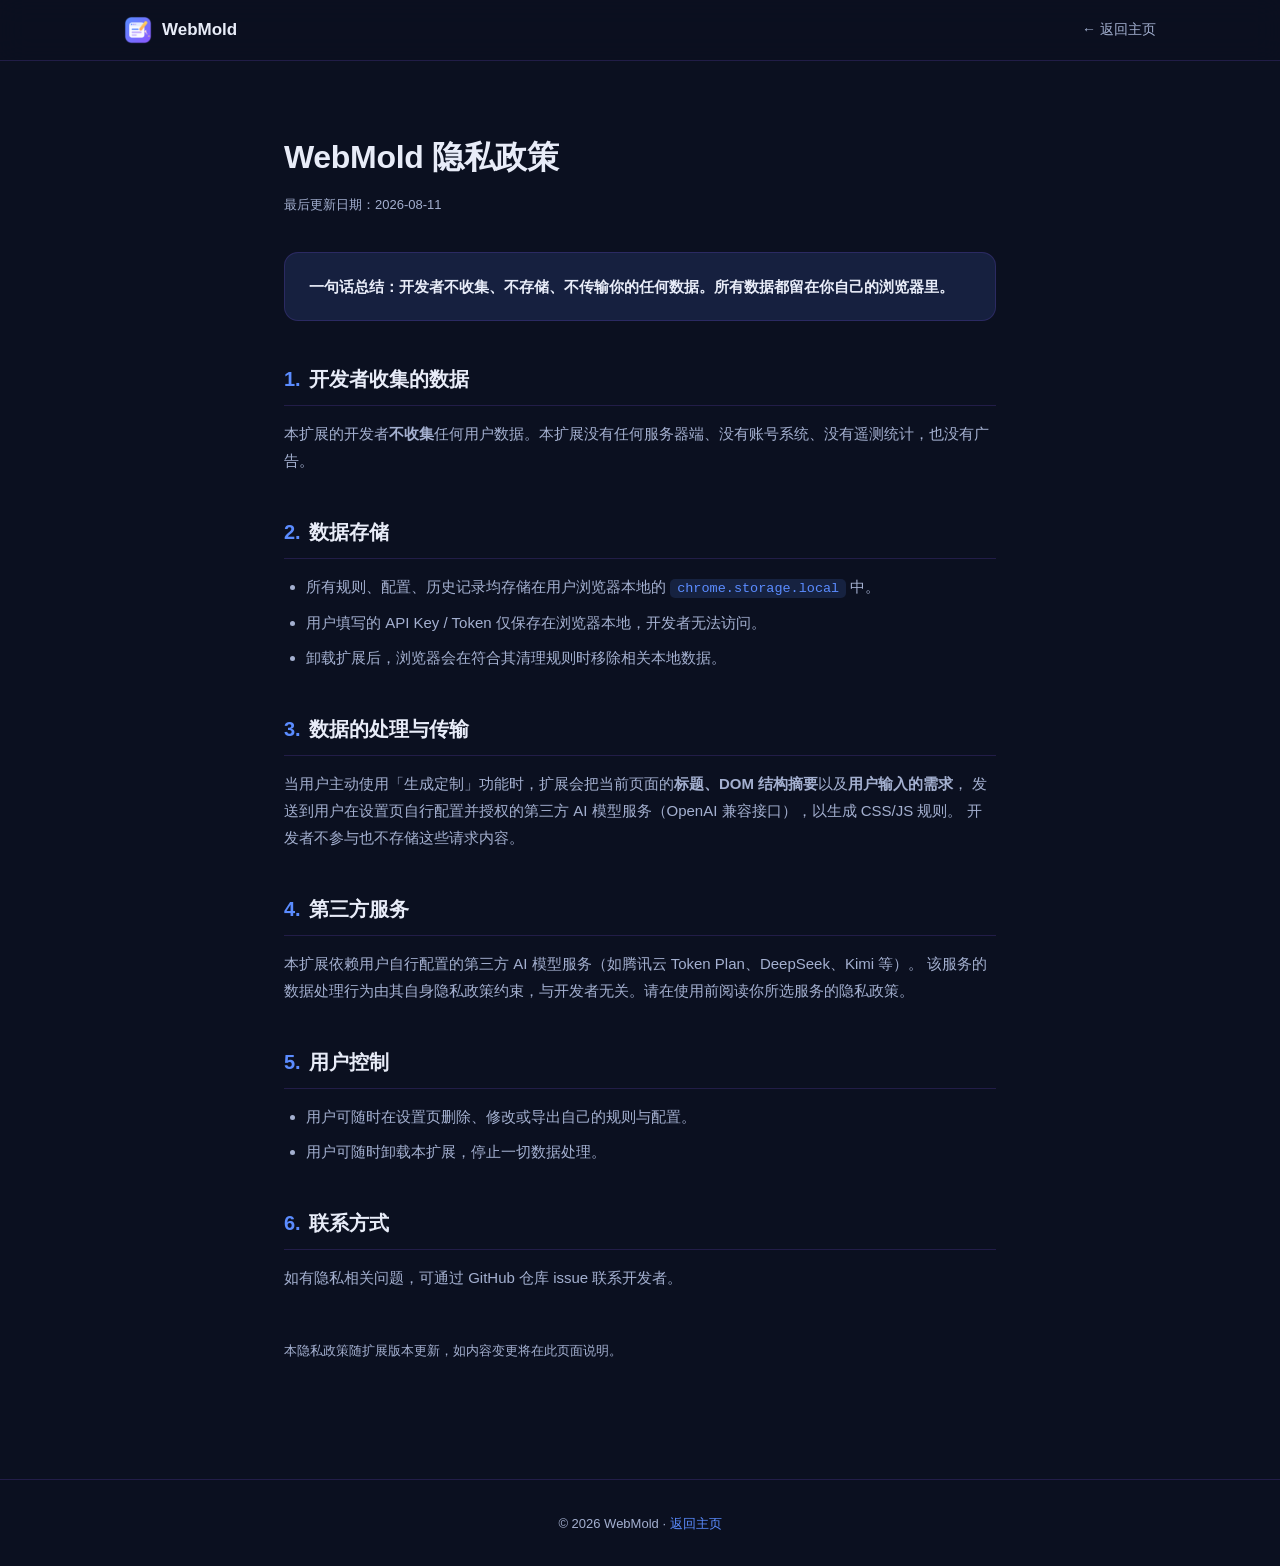
==== docs/privacy.html @ 19db8f4a "Add GitHub Pages site (docs/) for product landing page" ====
<!DOCTYPE html>
<html lang="zh-CN">
<head>
<meta charset="UTF-8">
<meta name="viewport" content="width=device-width, initial-scale=1.0">
<title>WebMold 隐私政策</title>
<meta name="description" content="WebMold 浏览器扩展的隐私政策：本地优先，不收集任何用户数据。">
<link rel="icon" type="image/png" href="assets/icon128.png">
<style>
  :root {
    --bg: #0b1020;
    --bg-soft: #121a33;
    --card: #16203f;
    --border: rgba(139, 91, 255, 0.18);
    --text: #e8ecf8;
    --text-dim: #a4b0d0;
    --accent: #5b8cff;
    --accent-2: #8b5bff;
  }
  * { margin: 0; padding: 0; box-sizing: border-box; }
  body {
    font-family: -apple-system, BlinkMacSystemFont, "Segoe UI", "PingFang SC",
      "Hiragino Sans GB", "Microsoft YaHei", sans-serif;
    background: var(--bg); color: var(--text); line-height: 1.8;
    -webkit-font-smoothing: antialiased;
  }
  a { color: var(--accent); text-decoration: none; }
  a:hover { text-decoration: underline; }
  .wrap { max-width: 760px; margin: 0 auto; padding: 56px 24px 80px; }

  nav {
    position: sticky; top: 0; z-index: 50;
    background: rgba(11, 16, 32, 0.82); backdrop-filter: blur(14px);
    border-bottom: 1px solid var(--border);
  }
  nav .container { max-width: 1080px; margin: 0 auto; padding: 0 24px; height: 60px; display: flex; align-items: center; justify-content: space-between; }
  .brand { display: flex; align-items: center; gap: 10px; font-weight: 700; font-size: 17px; color: var(--text); }
  .brand:hover { text-decoration: none; }
  .brand img { width: 28px; height: 28px; border-radius: 8px; }
  nav a.back { font-size: 14px; color: var(--text-dim); }

  h1 { font-size: 32px; font-weight: 800; margin: 12px 0 6px; letter-spacing: -0.3px; }
  .meta { color: var(--text-dim); font-size: 13px; margin-bottom: 36px; }
  h2 { font-size: 20px; font-weight: 700; margin: 40px 0 14px; padding-bottom: 8px; border-bottom: 1px solid var(--border); }
  h2 .no { color: var(--accent); margin-right: 8px; }
  p, li { color: var(--text-dim); font-size: 15px; }
  ul { padding-left: 22px; }
  li { margin-bottom: 8px; }
  .card { background: var(--card); border: 1px solid var(--border); border-radius: 14px; padding: 20px 24px; margin: 18px 0; }
  .card b { color: var(--text); }
  code { background: rgba(91, 140, 255, 0.14); color: var(--accent); padding: 2px 7px; border-radius: 5px; font-size: 13.5px; }
  footer { border-top: 1px solid var(--border); padding: 32px 0; text-align: center; }
  footer .copy { color: var(--text-dim); font-size: 13px; }
</style>
</head>
<body>

<nav>
  <div class="container">
    <a class="brand" href="index.html">
      <img src="assets/icon128.png" alt="WebMold logo">
      <span>WebMold</span>
    </a>
    <a class="back" href="index.html">← 返回主页</a>
  </div>
</nav>

<div class="wrap">
  <h1>WebMold 隐私政策</h1>
  <p class="meta">最后更新日期：2026-08-11</p>

  <div class="card">
    <p><b>一句话总结：开发者不收集、不存储、不传输你的任何数据。所有数据都留在你自己的浏览器里。</b></p>
  </div>

  <h2><span class="no">1.</span>开发者收集的数据</h2>
  <p>本扩展的开发者<b>不收集</b>任何用户数据。本扩展没有任何服务器端、没有账号系统、没有遥测统计，也没有广告。</p>

  <h2><span class="no">2.</span>数据存储</h2>
  <ul>
    <li>所有规则、配置、历史记录均存储在用户浏览器本地的 <code>chrome.storage.local</code> 中。</li>
    <li>用户填写的 API Key / Token 仅保存在浏览器本地，开发者无法访问。</li>
    <li>卸载扩展后，浏览器会在符合其清理规则时移除相关本地数据。</li>
  </ul>

  <h2><span class="no">3.</span>数据的处理与传输</h2>
  <p>
    当用户主动使用「生成定制」功能时，扩展会把当前页面的<b>标题、DOM 结构摘要</b>以及<b>用户输入的需求</b>，
    发送到用户在设置页自行配置并授权的第三方 AI 模型服务（OpenAI 兼容接口），以生成 CSS/JS 规则。
    开发者不参与也不存储这些请求内容。
  </p>

  <h2><span class="no">4.</span>第三方服务</h2>
  <p>
    本扩展依赖用户自行配置的第三方 AI 模型服务（如腾讯云 Token Plan、DeepSeek、Kimi 等）。
    该服务的数据处理行为由其自身隐私政策约束，与开发者无关。请在使用前阅读你所选服务的隐私政策。
  </p>

  <h2><span class="no">5.</span>用户控制</h2>
  <ul>
    <li>用户可随时在设置页删除、修改或导出自己的规则与配置。</li>
    <li>用户可随时卸载本扩展，停止一切数据处理。</li>
  </ul>

  <h2><span class="no">6.</span>联系方式</h2>
  <p>如有隐私相关问题，可通过 GitHub 仓库 issue 联系开发者。</p>

  <p class="meta" style="margin-top: 48px;">本隐私政策随扩展版本更新，如内容变更将在此页面说明。</p>
</div>

<footer>
  <div class="copy">© 2026 WebMold · <a href="index.html">返回主页</a></div>
</footer>

</body>
</html>
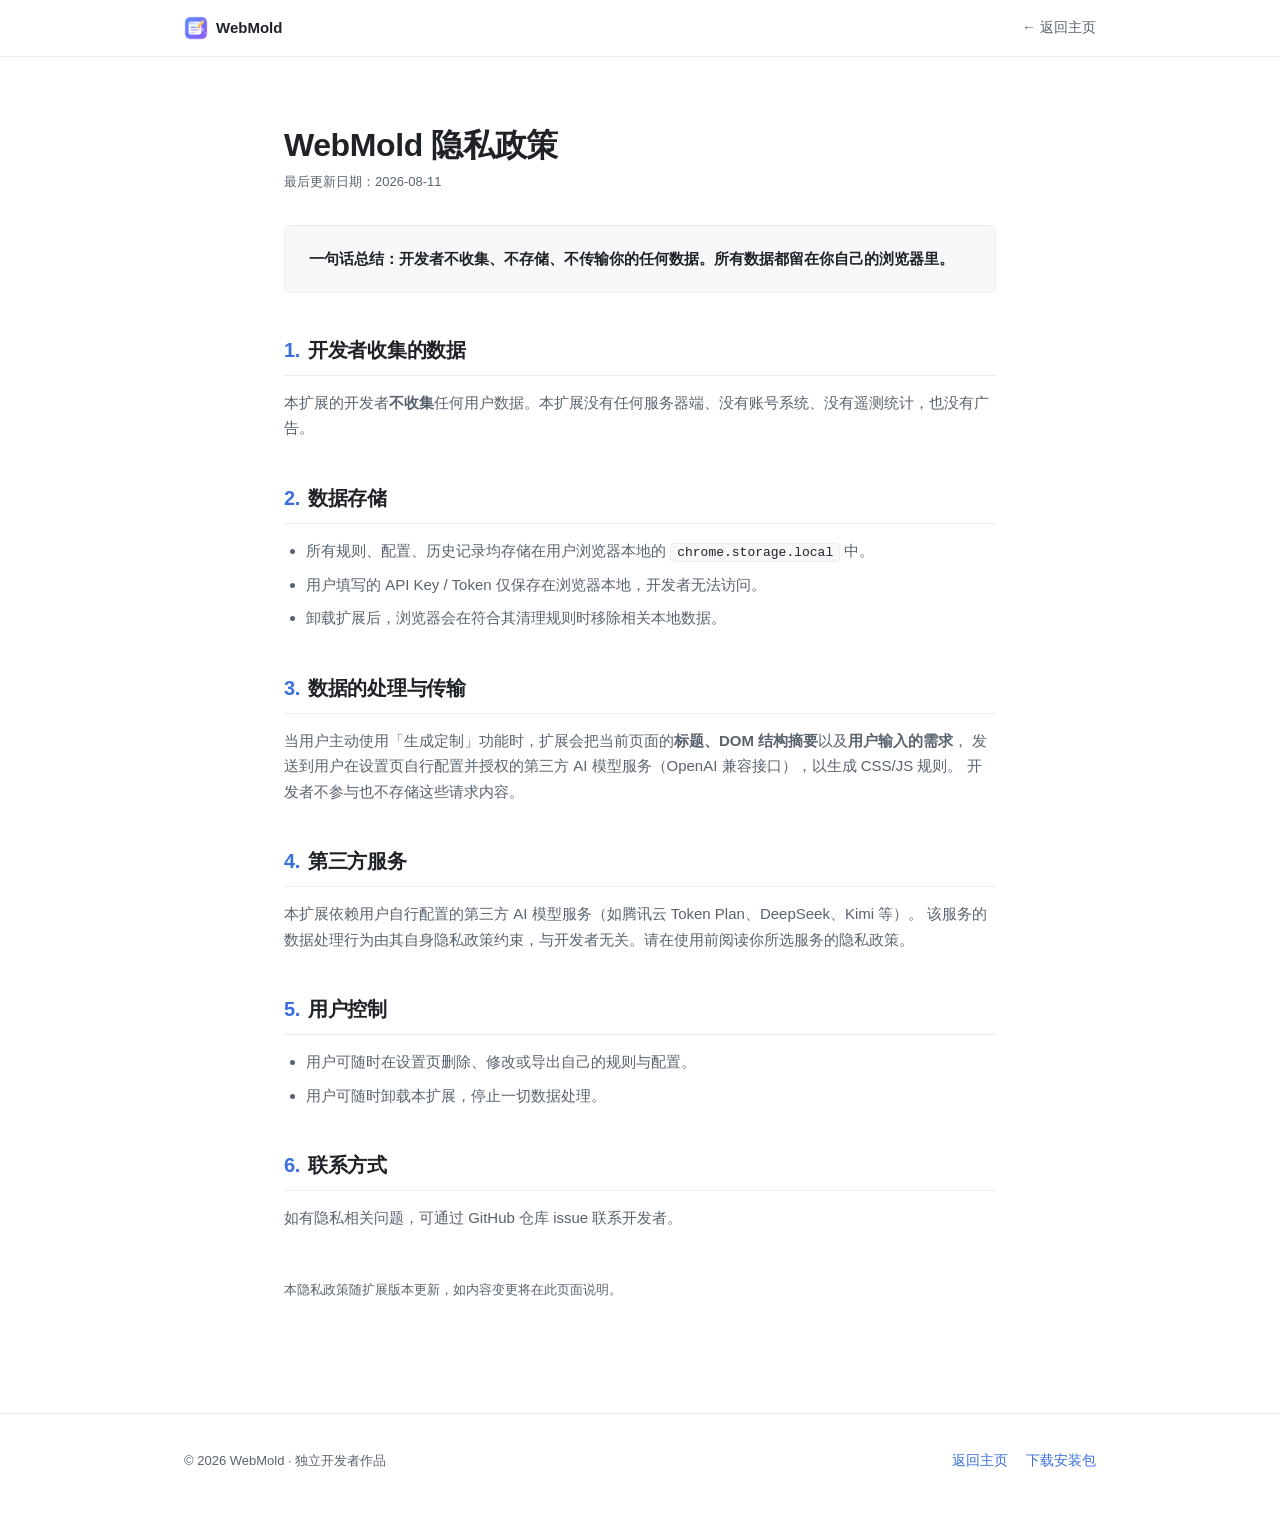
==== commit 504236f0: "Unify agent finish mode (rule/answer), add markdown table rendering, bump sidepanel fonts" ====
--- a/docs/privacy.html
+++ b/docs/privacy.html
@@ -8,49 +8,76 @@
 <link rel="icon" type="image/png" href="assets/icon128.png">
 <style>
   :root {
-    --bg: #0b1020;
-    --bg-soft: #121a33;
-    --card: #16203f;
-    --border: rgba(139, 91, 255, 0.18);
-    --text: #e8ecf8;
-    --text-dim: #a4b0d0;
-    --accent: #5b8cff;
-    --accent-2: #8b5bff;
+    --bg: #ffffff;
+    --bg-soft: #f6f8fa;
+    --border: #d0d7de;
+    --border-soft: #eaeef2;
+    --text: #1f2328;
+    --text-dim: #59636e;
+    --accent: #3a6fe0;
+    --accent-bg: #f0f4ff;
+    --radius: 6px;
   }
   * { margin: 0; padding: 0; box-sizing: border-box; }
   body {
     font-family: -apple-system, BlinkMacSystemFont, "Segoe UI", "PingFang SC",
       "Hiragino Sans GB", "Microsoft YaHei", sans-serif;
-    background: var(--bg); color: var(--text); line-height: 1.8;
+    background: var(--bg);
+    color: var(--text);
+    line-height: 1.7;
+    font-size: 15px;
     -webkit-font-smoothing: antialiased;
   }
   a { color: var(--accent); text-decoration: none; }
   a:hover { text-decoration: underline; }
+  .container { max-width: 960px; margin: 0 auto; padding: 0 24px; }
   .wrap { max-width: 760px; margin: 0 auto; padding: 56px 24px 80px; }
 
+  /* ---------- Nav ---------- */
   nav {
     position: sticky; top: 0; z-index: 50;
-    background: rgba(11, 16, 32, 0.82); backdrop-filter: blur(14px);
-    border-bottom: 1px solid var(--border);
+    background: rgba(255, 255, 255, 0.92);
+    border-bottom: 1px solid var(--border-soft);
   }
-  nav .container { max-width: 1080px; margin: 0 auto; padding: 0 24px; height: 60px; display: flex; align-items: center; justify-content: space-between; }
-  .brand { display: flex; align-items: center; gap: 10px; font-weight: 700; font-size: 17px; color: var(--text); }
+  nav .container {
+    display: flex; align-items: center; justify-content: space-between; height: 56px;
+  }
+  .brand { display: flex; align-items: center; gap: 8px; font-weight: 600; font-size: 15px; color: var(--text); }
   .brand:hover { text-decoration: none; }
-  .brand img { width: 28px; height: 28px; border-radius: 8px; }
-  nav a.back { font-size: 14px; color: var(--text-dim); }
+  .brand img { width: 24px; height: 24px; border-radius: 4px; }
+  nav .back { font-size: 14px; color: var(--text-dim); }
+  nav .back:hover { color: var(--text); text-decoration: none; }
 
-  h1 { font-size: 32px; font-weight: 800; margin: 12px 0 6px; letter-spacing: -0.3px; }
-  .meta { color: var(--text-dim); font-size: 13px; margin-bottom: 36px; }
-  h2 { font-size: 20px; font-weight: 700; margin: 40px 0 14px; padding-bottom: 8px; border-bottom: 1px solid var(--border); }
+  /* ---------- Content ---------- */
+  h1 { font-size: 32px; line-height: 1.25; font-weight: 700; letter-spacing: -0.4px; margin: 12px 0 6px; }
+  .meta { color: var(--text-dim); font-size: 13px; margin-bottom: 32px; }
+  h2 {
+    font-size: 20px; font-weight: 700; letter-spacing: -0.3px;
+    margin: 40px 0 14px; padding-bottom: 8px; border-bottom: 1px solid var(--border-soft);
+  }
   h2 .no { color: var(--accent); margin-right: 8px; }
   p, li { color: var(--text-dim); font-size: 15px; }
   ul { padding-left: 22px; }
   li { margin-bottom: 8px; }
-  .card { background: var(--card); border: 1px solid var(--border); border-radius: 14px; padding: 20px 24px; margin: 18px 0; }
+  .card {
+    background: var(--bg-soft); border: 1px solid var(--border-soft);
+    border-radius: var(--radius); padding: 20px 24px; margin: 18px 0;
+  }
   .card b { color: var(--text); }
-  code { background: rgba(91, 140, 255, 0.14); color: var(--accent); padding: 2px 7px; border-radius: 5px; font-size: 13.5px; }
-  footer { border-top: 1px solid var(--border); padding: 32px 0; text-align: center; }
+  code {
+    background: var(--bg-soft); border: 1px solid var(--border-soft); color: var(--text);
+    padding: 1px 6px; border-radius: 4px; font-size: 13px;
+  }
+
+  footer { border-top: 1px solid var(--border-soft); padding: 36px 0 48px; }
+  footer .container { display: flex; justify-content: space-between; align-items: center; flex-wrap: wrap; gap: 12px; }
   footer .copy { color: var(--text-dim); font-size: 13px; }
+  footer .links { display: flex; gap: 18px; font-size: 13.5px; }
+
+  @media (max-width: 640px) {
+    .wrap { padding: 40px 16px 64px; }
+    h1 { font-size: 26px; }
+  }
 </style>
 </head>
 <body>
@@ -109,7 +136,13 @@
 </div>
 
 <footer>
-  <div class="copy">© 2026 WebMold · <a href="index.html">返回主页</a></div>
+  <div class="container">
+    <div class="copy">© 2026 WebMold · 独立开发者作品</div>
+    <div class="links">
+      <a href="index.html">返回主页</a>
+      <a href="index.html#install">下载安装包</a>
+    </div>
+  </div>
 </footer>
 
 </body>
